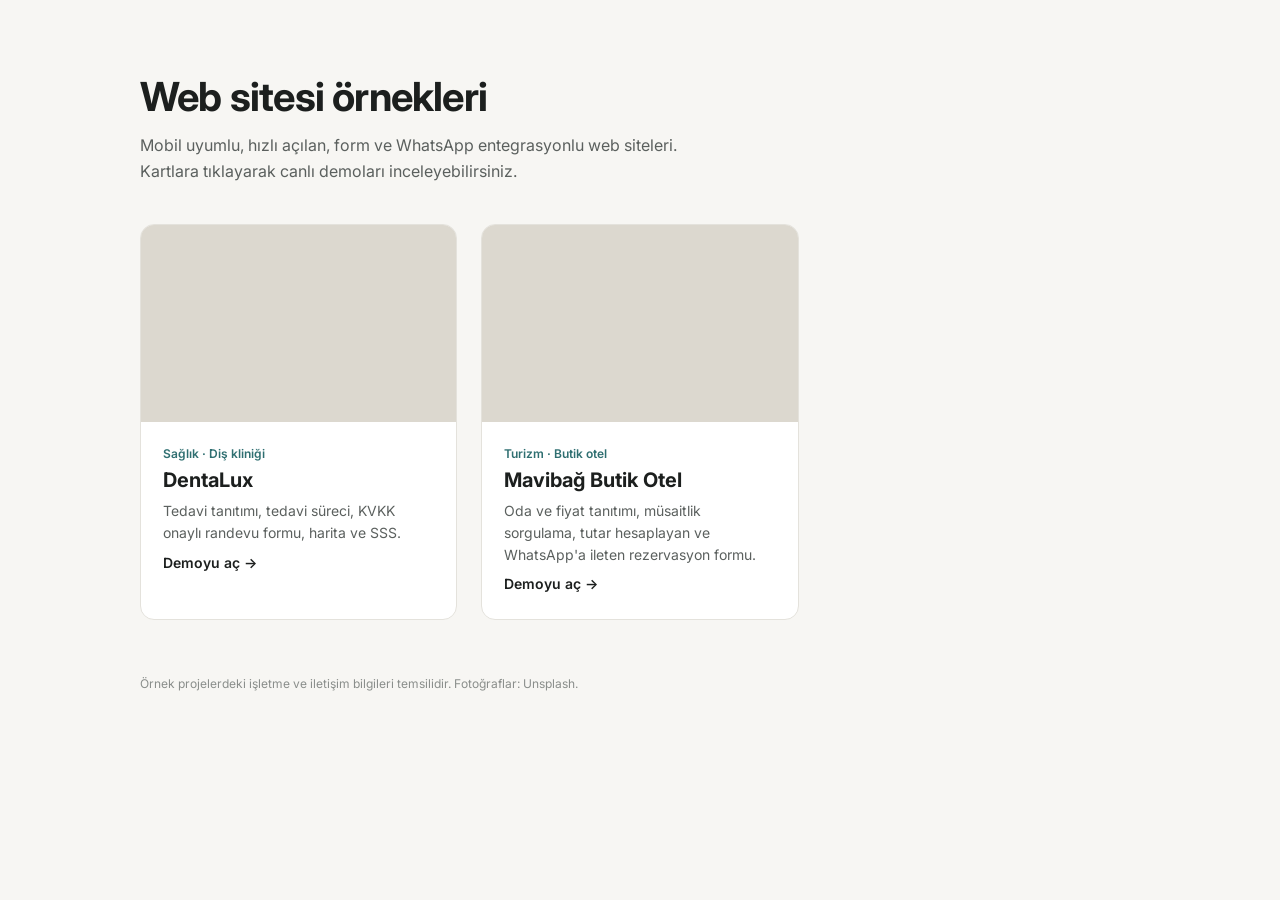
==== index.html @ 89a288f8 "initial commit" ====
<!DOCTYPE html>
<html lang="tr">
<head>
  <meta charset="UTF-8">
  <meta name="viewport" content="width=device-width, initial-scale=1.0">
  <title>Web Sitesi Örnekleri</title>
  <meta name="description" content="Kurumsal web sitesi tasarım ve geliştirme örnekleri.">
  <link rel="preconnect" href="https://fonts.googleapis.com">
  <link rel="preconnect" href="https://fonts.gstatic.com" crossorigin>
  <link href="https://fonts.googleapis.com/css2?family=Inter:wght@400;500;600;700&display=swap" rel="stylesheet">
  <style>
    * { box-sizing: border-box; margin: 0; }
    body { font-family: Inter, system-ui, sans-serif; color: #1c1f1e; background: #f7f6f3; -webkit-font-smoothing: antialiased; }
    main { max-width: 1040px; margin: 0 auto; padding: 72px 20px; }
    h1 { font-size: clamp(28px, 4vw, 40px); letter-spacing: -.02em; }
    .lead { margin-top: 12px; color: #5b605e; max-width: 560px; line-height: 1.6; }
    .grid { margin-top: 40px; display: grid; gap: 24px; grid-template-columns: repeat(auto-fill, minmax(300px, 1fr)); }
    a.card { display: block; background: #fff; border: 1px solid #e4e2dc; border-radius: 14px; overflow: hidden; text-decoration: none; color: inherit; transition: box-shadow .2s, transform .2s; }
    a.card:hover { box-shadow: 0 14px 34px -16px rgba(0,0,0,.25); transform: translateY(-2px); }
    .thumb { aspect-ratio: 16/10; background: #dcd8cf center/cover no-repeat; }
    .body { padding: 20px 22px 24px; }
    .tag { font-size: 12px; font-weight: 600; color: #2f6f71; }
    h2 { margin-top: 6px; font-size: 20px; }
    .body p { margin-top: 8px; font-size: 14px; color: #5b605e; line-height: 1.55; }
    .go { margin-top: 16px; font-size: 14px; font-weight: 600; color: #1c1f1e !important; }
    footer { margin-top: 56px; font-size: 12px; color: #8a8e8b; }
  </style>
</head>
<body>
  <main>
    <h1>Web sitesi örnekleri</h1>
    <p class="lead">Mobil uyumlu, hızlı açılan, form ve WhatsApp entegrasyonlu web siteleri. Kartlara tıklayarak canlı demoları inceleyebilirsiniz.</p>
    <div class="grid" id="projeler"></div>
    <footer>Örnek projelerdeki işletme ve iletişim bilgileri temsilidir. Fotoğraflar: Unsplash.</footer>
  </main>

  <script>
    /* ============================================================
       YENİ PROJE EKLEMEK İÇİN:
       1) Projeyi repoda yeni bir klasöre koyun (ör. "restoran/").
       2) Aşağıdaki listeye bir satır ekleyin. Başka bir şey gerekmez.
       ============================================================ */
    const PROJELER = [
      {
        klasor: 'dentalux',
        ad: 'DentaLux',
        sektor: 'Sağlık · Diş kliniği',
        aciklama: 'Tedavi tanıtımı, tedavi süreci, KVKK onaylı randevu formu, harita ve SSS.',
        gorsel: 'https://images.unsplash.com/photo-1629909613654-28e377c37b09?auto=format&fit=crop&w=900&q=75'
      },
      {
        klasor: 'mavibag',
        ad: 'Mavibağ Butik Otel',
        sektor: 'Turizm · Butik otel',
        aciklama: 'Oda ve fiyat tanıtımı, müsaitlik sorgulama, tutar hesaplayan ve WhatsApp\'a ileten rezervasyon formu.',
        gorsel: 'https://images.unsplash.com/photo-1737400604966-95536db9c01b?auto=format&fit=crop&w=900&q=75'
      }
    ];

    const esc = s => String(s).replace(/[&<>"']/g, c => ({ '&': '&amp;', '<': '&lt;', '>': '&gt;', '"': '&quot;', "'": '&#39;' }[c]));
    document.getElementById('projeler').innerHTML = PROJELER.map(p => `
      <a class="card" href="${esc(p.klasor)}/">
        <div class="thumb" style="background-image:url('${esc(p.gorsel)}')"></div>
        <div class="body">
          <span class="tag">${esc(p.sektor)}</span>
          <h2>${esc(p.ad)}</h2>
          <p>${esc(p.aciklama)}</p>
          <p class="go">Demoyu aç →</p>
        </div>
      </a>`).join('');
  </script>
</body>
</html>
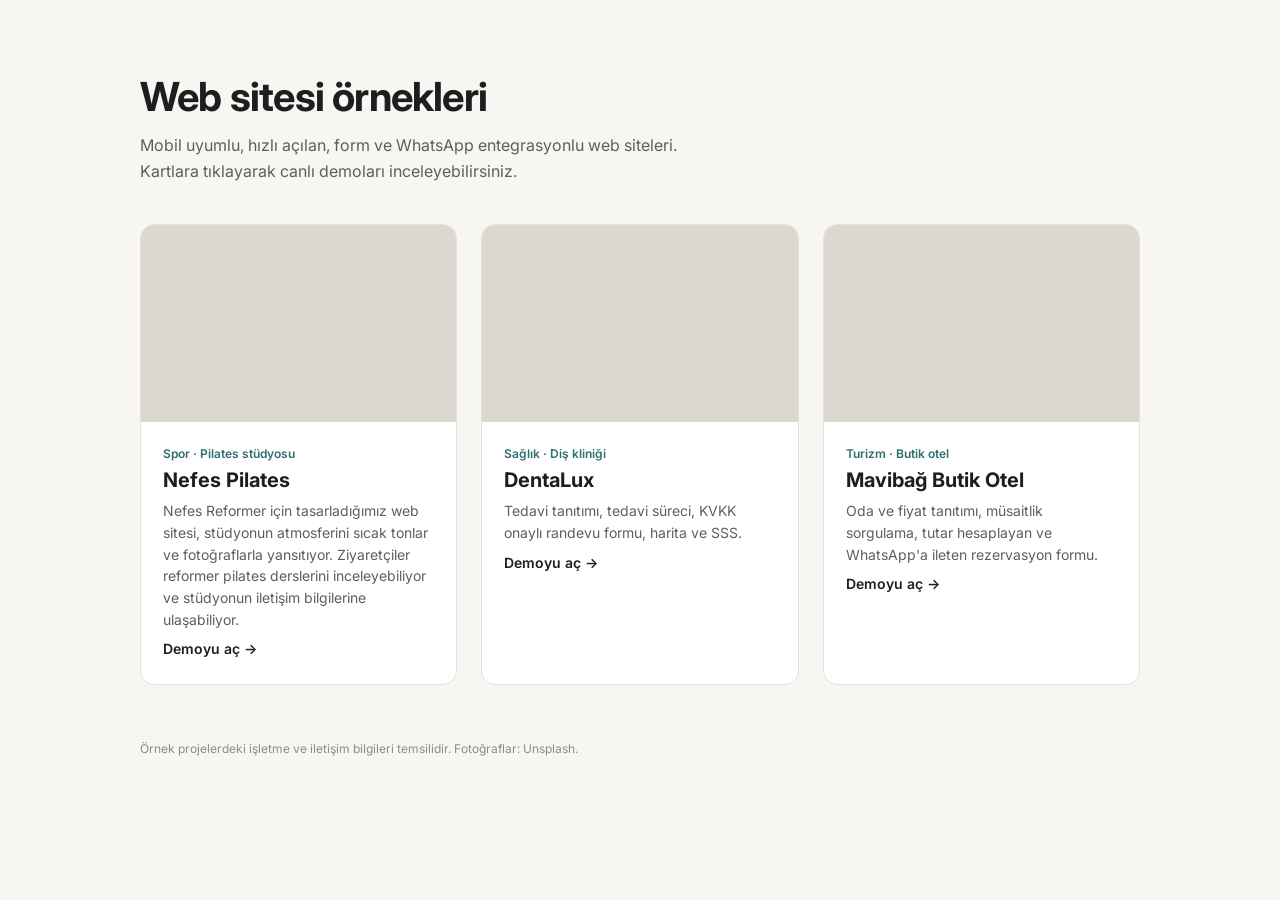
==== commit aab52a6a: "nefes pilates sitesi eklendi" ====
--- a/index.html
+++ b/index.html
@@ -42,6 +42,13 @@
        ============================================================ */
     const PROJELER = [
       {
+        klasor: 'nefes-reformer-site',
+        ad: 'Nefes Pilates',
+        sektor: 'Spor · Pilates stüdyosu',
+        aciklama: 'Nefes Reformer için tasarladığımız web sitesi, stüdyonun atmosferini sıcak tonlar ve fotoğraflarla yansıtıyor. Ziyaretçiler reformer pilates derslerini inceleyebiliyor ve stüdyonun iletişim bilgilerine ulaşabiliyor.',
+        gorsel: 'https://images.unsplash.com/photo-1518611012118-696072aa579a?auto=format&fit=crop&w=900&q=75'
+      },
+      {
         klasor: 'dentalux',
         ad: 'DentaLux',
         sektor: 'Sağlık · Diş kliniği',
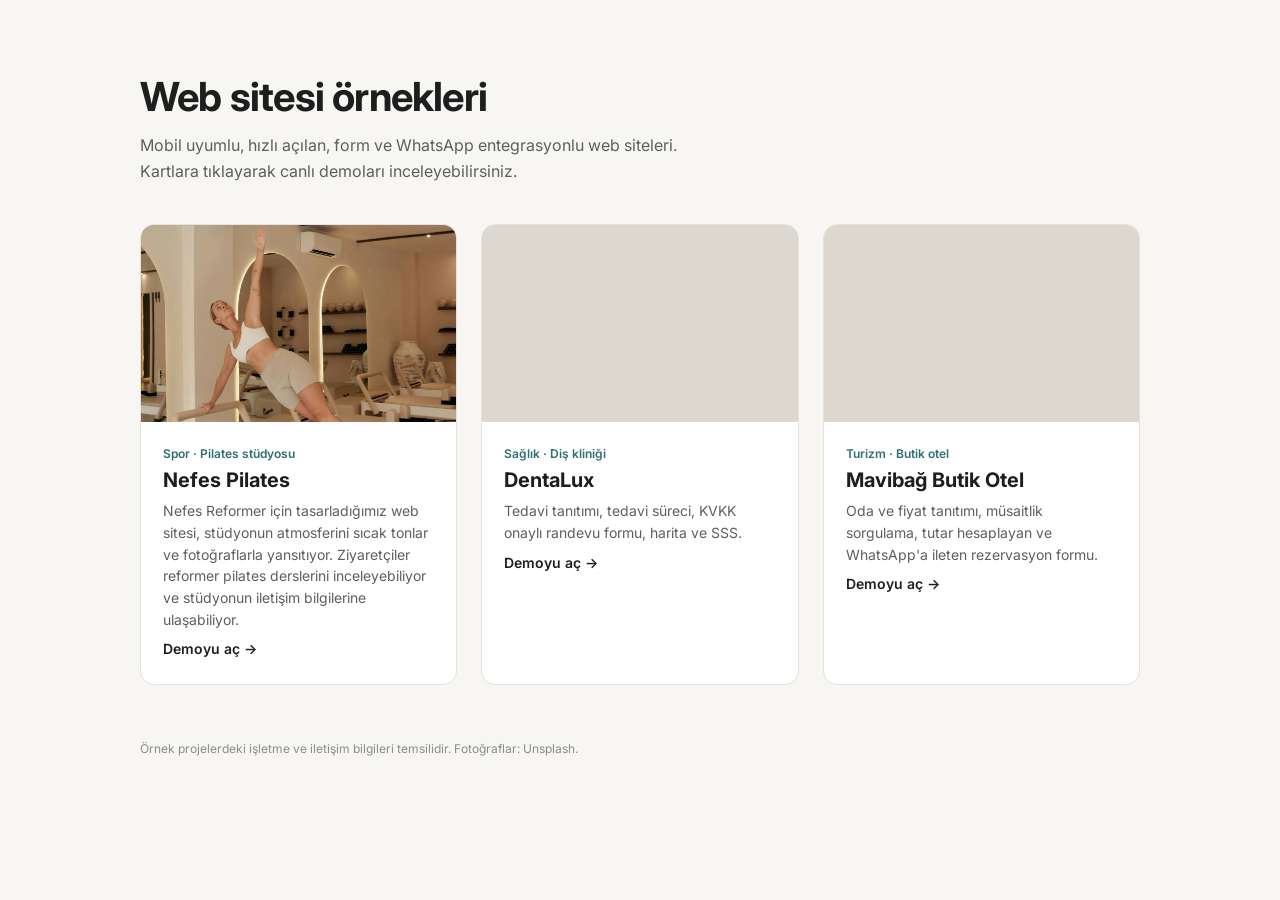
==== commit 67492ee5: "Nefes Pilates kartında stüdyonun açılış görselini kullan" ====
--- a/index.html
+++ b/index.html
@@ -46,7 +46,7 @@
         ad: 'Nefes Pilates',
         sektor: 'Spor · Pilates stüdyosu',
         aciklama: 'Nefes Reformer için tasarladığımız web sitesi, stüdyonun atmosferini sıcak tonlar ve fotoğraflarla yansıtıyor. Ziyaretçiler reformer pilates derslerini inceleyebiliyor ve stüdyonun iletişim bilgilerine ulaşabiliyor.',
-        gorsel: 'https://images.unsplash.com/photo-1518611012118-696072aa579a?auto=format&fit=crop&w=900&q=75'
+        gorsel: 'nefes-reformer-site/img/hero.webp'
       },
       {
         klasor: 'dentalux',
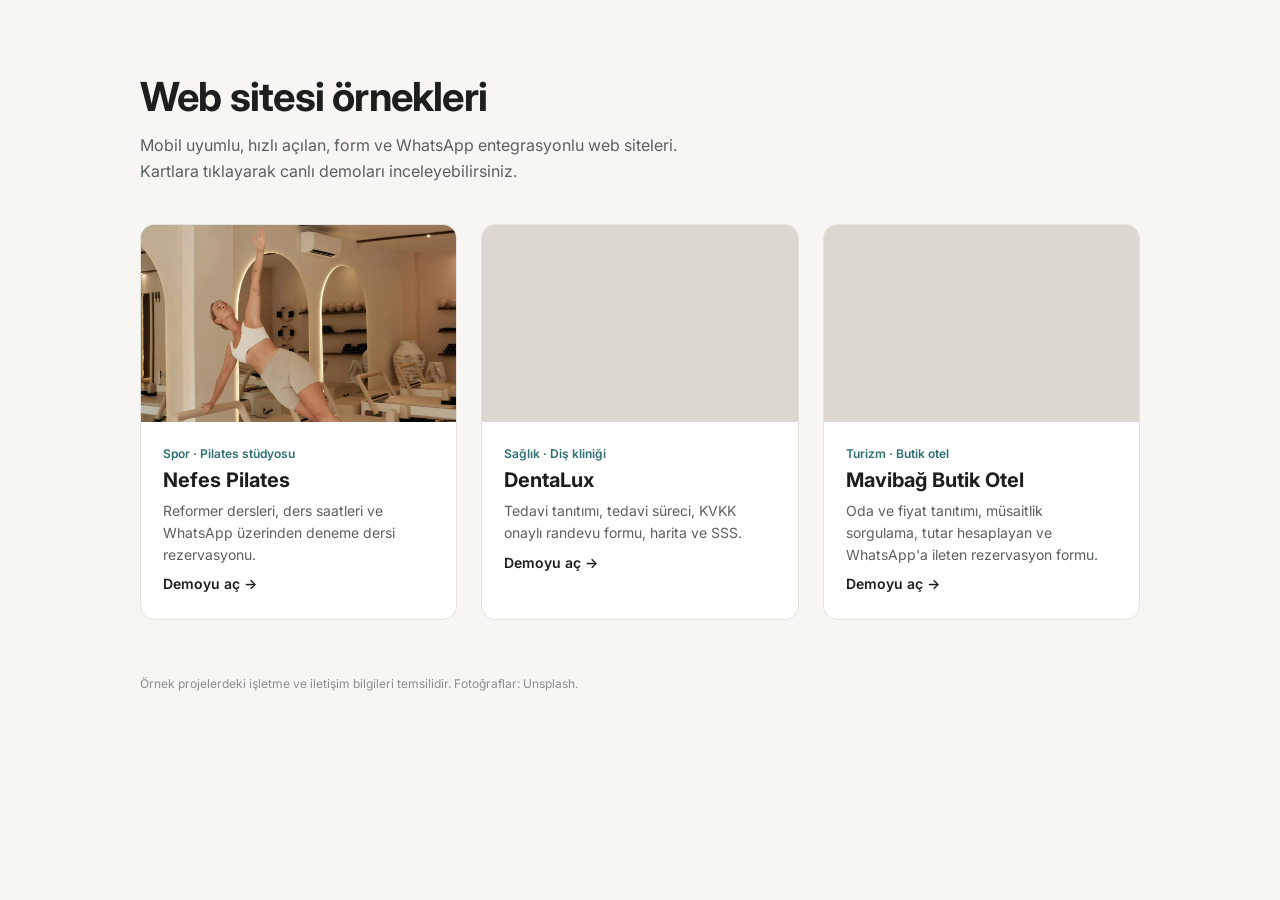
==== commit 09df8790: "Nefes Pilates kartının açıklamasını kısalt" ====
--- a/index.html
+++ b/index.html
@@ -45,7 +45,7 @@
         klasor: 'nefes-reformer-site',
         ad: 'Nefes Pilates',
         sektor: 'Spor · Pilates stüdyosu',
-        aciklama: 'Nefes Reformer için tasarladığımız web sitesi, stüdyonun atmosferini sıcak tonlar ve fotoğraflarla yansıtıyor. Ziyaretçiler reformer pilates derslerini inceleyebiliyor ve stüdyonun iletişim bilgilerine ulaşabiliyor.',
+        aciklama: 'Reformer dersleri, ders saatleri ve WhatsApp üzerinden deneme dersi rezervasyonu.',
         gorsel: 'nefes-reformer-site/img/hero.webp'
       },
       {
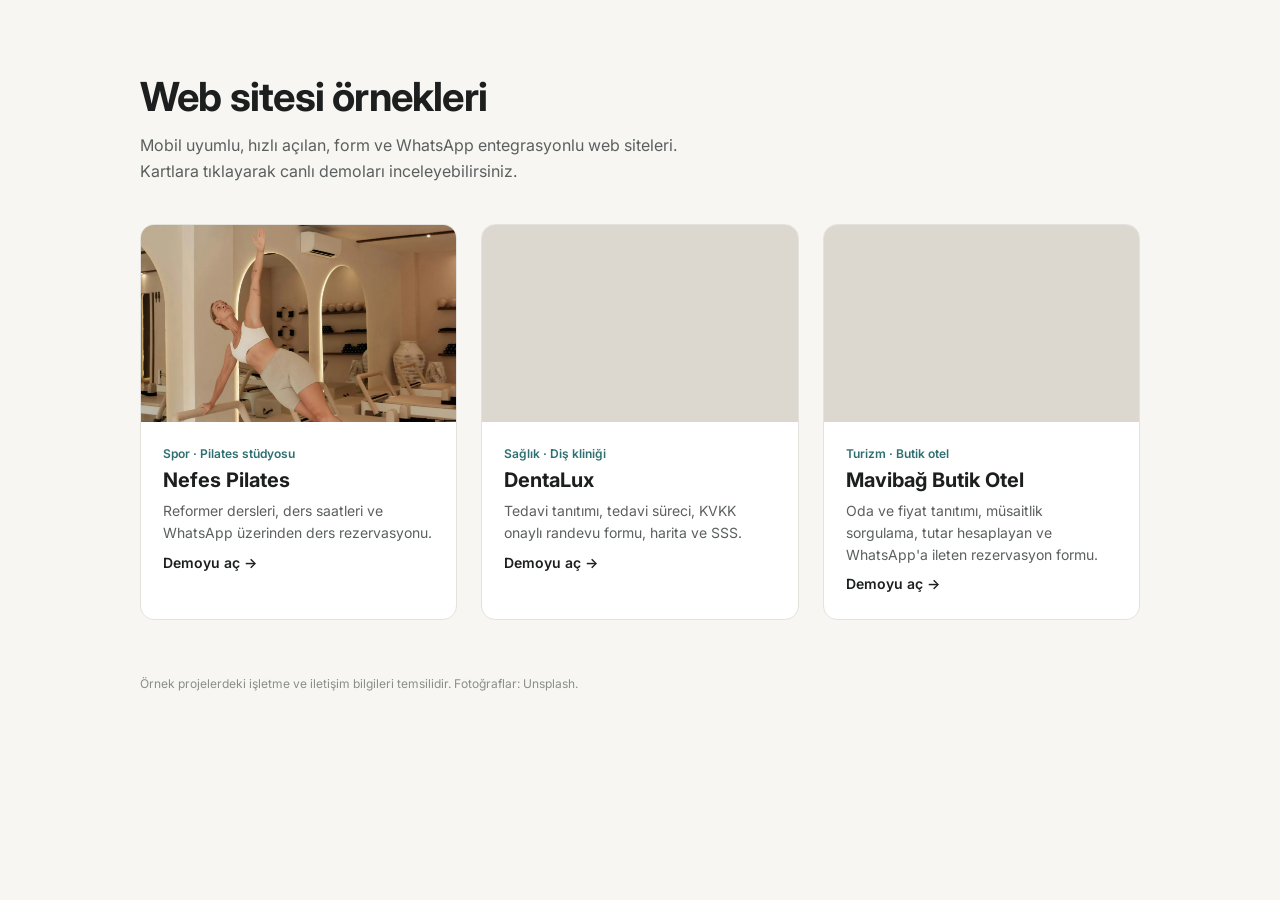
==== commit b4073dd2: ".." ====
--- a/index.html
+++ b/index.html
@@ -45,7 +45,7 @@
         klasor: 'nefes-reformer-site',
         ad: 'Nefes Pilates',
         sektor: 'Spor · Pilates stüdyosu',
-        aciklama: 'Reformer dersleri, ders saatleri ve WhatsApp üzerinden deneme dersi rezervasyonu.',
+        aciklama: 'Reformer dersleri, ders saatleri ve WhatsApp üzerinden ders rezervasyonu.',
         gorsel: 'nefes-reformer-site/img/hero.webp'
       },
       {
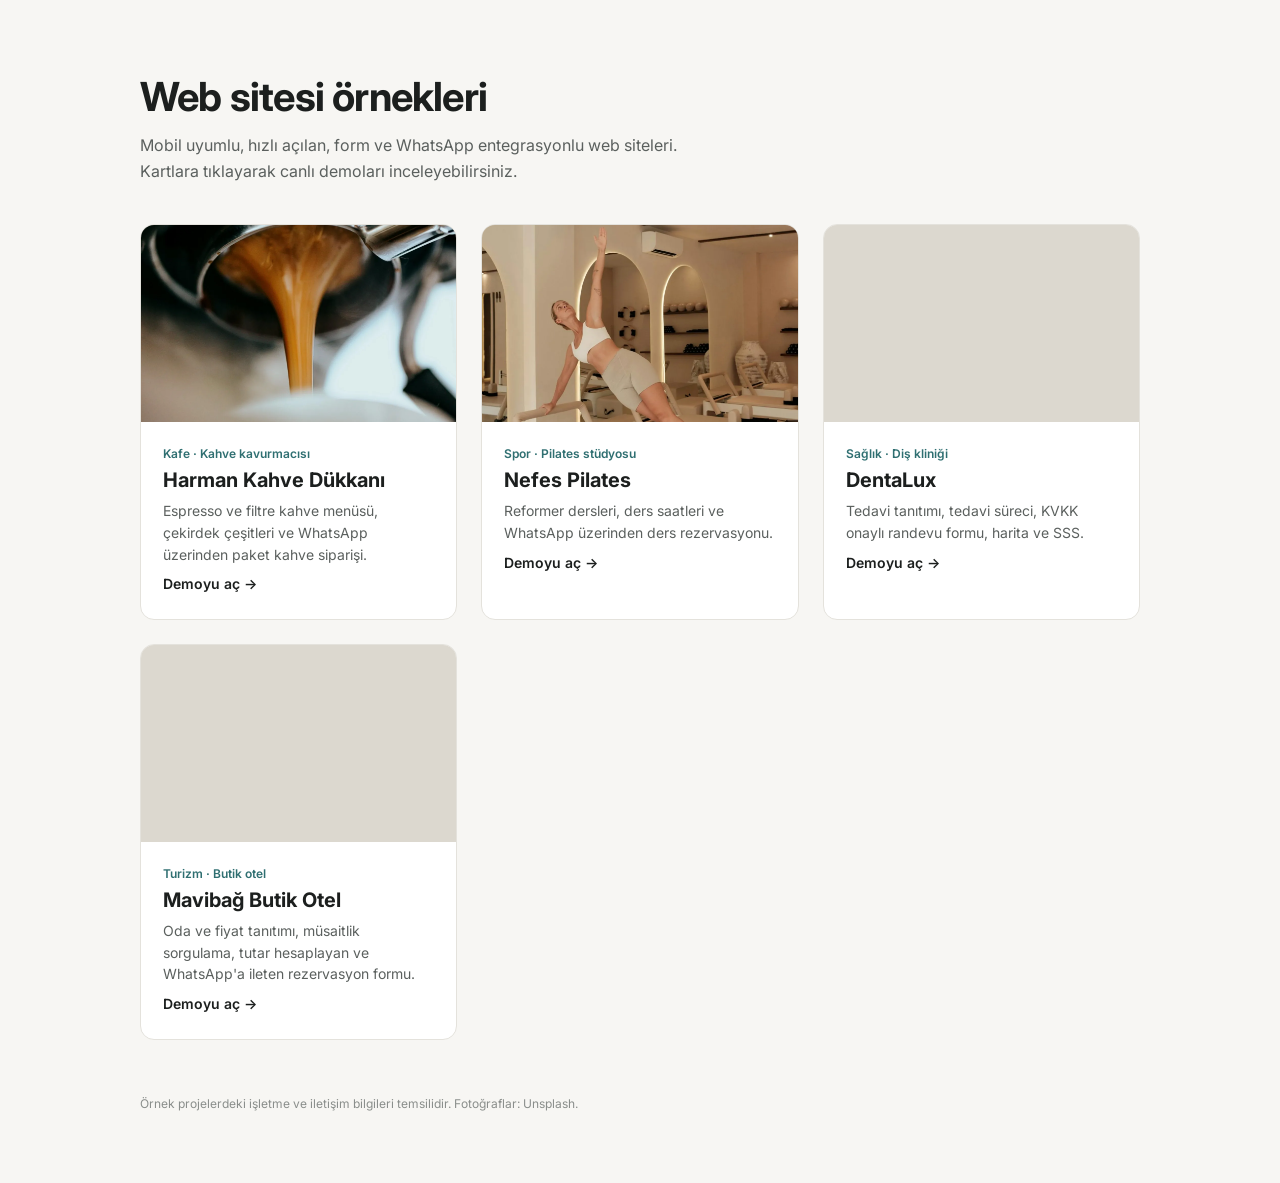
==== commit 11776a7a: "Harman Kahve Dükkanı kartını portföye ekle" ====
--- a/index.html
+++ b/index.html
@@ -42,6 +42,13 @@
        ============================================================ */
     const PROJELER = [
       {
+        klasor: 'harman-kahve',
+        ad: 'Harman Kahve Dükkanı',
+        sektor: 'Kafe · Kahve kavurmacısı',
+        aciklama: 'Espresso ve filtre kahve menüsü, çekirdek çeşitleri ve WhatsApp üzerinden paket kahve siparişi.',
+        gorsel: 'harman-kahve/img/espresso.webp'
+      },
+      {
         klasor: 'nefes-reformer-site',
         ad: 'Nefes Pilates',
         sektor: 'Spor · Pilates stüdyosu',
